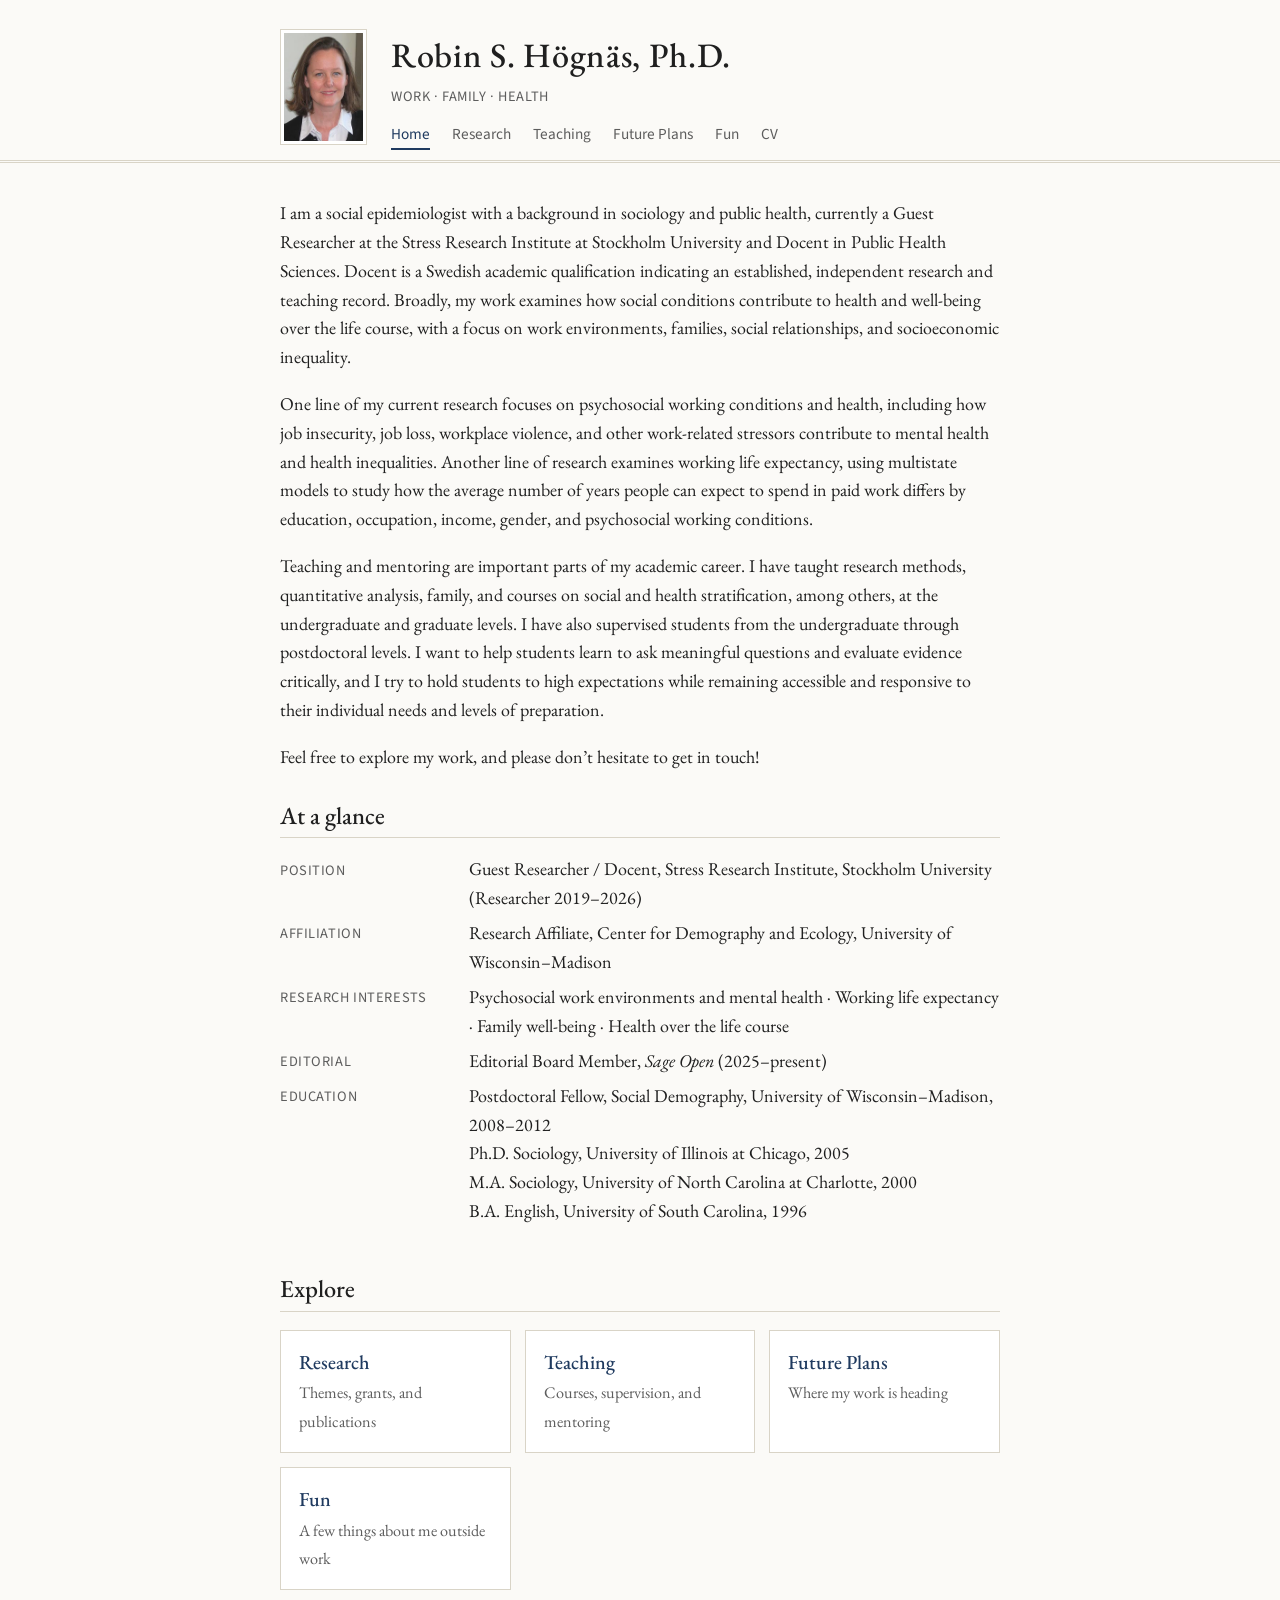
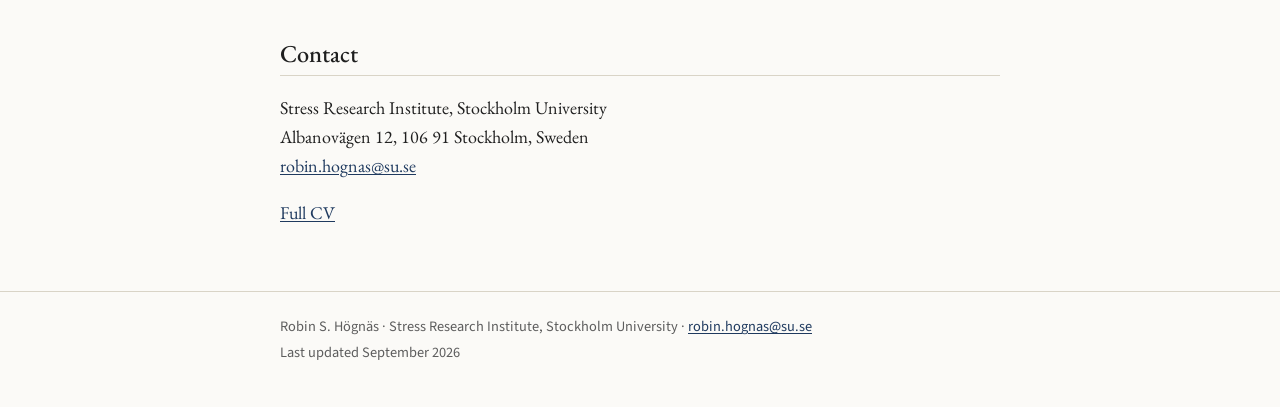
==== index.html @ 711c090b "Temporarily take down CV: placeholder page Co-Authored-By: Claude Opus 5.5 <noreply@anthropic.com>" ====
<!DOCTYPE html>
<html lang="en">
<head>
  <meta charset="utf-8">
  <meta name="viewport" content="width=device-width, initial-scale=1">
  <title>Robin S. Högnäs — Stockholm University</title>
  <meta name="description" content="Robin S. Högnäs, Docent and researcher at the Stress Research Institute, Stockholm University. Research on work, health, aging, and the family life course.">
  <link rel="preconnect" href="https://fonts.googleapis.com">
  <link rel="preconnect" href="https://fonts.gstatic.com" crossorigin>
  <link href="https://fonts.googleapis.com/css2?family=EB+Garamond:ital,wght@0,400;0,500;0,600;1,400&family=Source+Sans+3:wght@400;600&display=swap" rel="stylesheet">
  <link rel="stylesheet" href="css/style.css?v=14">
</head>
<body>
  <header class="site-header">
    <div class="wrap header-row">
      <img class="header-photo" src="images/robin.png" alt="Portrait of Robin S. Högnäs">
      <div class="header-text">
      <p class="site-name"><a href="index.html">Robin S. Högnäs, Ph.D.</a></p>
      <p class="site-tagline">Work · Family · Health</p>
      <nav class="site-nav" aria-label="Main">
        <ul>
          <li><a href="index.html" aria-current="page">Home</a></li>
          <li><a href="research.html">Research</a></li>
          <li><a href="teaching.html">Teaching</a></li>
          <li><a href="future.html">Future Plans</a></li>
          <li><a href="fun.html">Fun</a></li>
          <li><a href="cv.html">CV</a></li>
        </ul>
      </nav>
      </div>
    </div>
  </header>

  <main class="wrap">
    <section class="profile">
      <div class="profile-text">
        <p>I am a social epidemiologist with a background in sociology and public health, currently a Guest Researcher at the Stress Research Institute at Stockholm University and Docent in Public Health Sciences. Docent is a Swedish academic qualification indicating an established, independent research and teaching record. Broadly, my work examines how social conditions contribute to health and well-being over the life course, with a focus on work environments, families, social relationships, and socioeconomic inequality.</p>
        <p>One line of my current research focuses on psychosocial working conditions and health, including how job insecurity, job loss, workplace violence, and other work-related stressors contribute to mental health and health inequalities. Another line of research examines working life expectancy, using multistate models to study how the average number of years people can expect to spend in paid work differs by education, occupation, income, gender, and psychosocial working conditions.</p>
        <p>Teaching and mentoring are important parts of my academic career. I have taught research methods, quantitative analysis, family, and courses on social and health stratification, among others, at the undergraduate and graduate levels. I have also supervised students from the undergraduate through postdoctoral levels. I want to help students learn to ask meaningful questions and evaluate evidence critically, and I try to hold students to high expectations while remaining accessible and responsive to their individual needs and levels of preparation.</p>
        <p>Feel free to explore my work, and please don&rsquo;t hesitate to get in touch!</p>
      </div>
    </section>

    <h2>At a glance</h2>
    <dl class="facts">
      <dt>Position</dt>
      <dd>Guest Researcher / Docent, Stress Research Institute, Stockholm University (Researcher 2019–2026)</dd>

      <dt>Affiliation</dt>
      <dd>Research Affiliate, Center for Demography and Ecology, University of Wisconsin–Madison</dd>

      <dt>Research interests</dt>
      <dd>Psychosocial work environments and mental health · Working life expectancy · Family well-being · Health over the life course</dd>

      <dt>Editorial</dt>
      <dd>Editorial Board Member, <em>Sage Open</em> (2025–present)</dd>

      <dt>Education</dt>
      <dd>
        Postdoctoral Fellow, Social Demography, University of Wisconsin–Madison, 2008–2012<br>
        Ph.D. Sociology, University of Illinois at Chicago, 2005<br>
        M.A. Sociology, University of North Carolina at Charlotte, 2000<br>
        B.A. English, University of South Carolina, 1996
      </dd>
    </dl>

    <h2>Explore</h2>
    <nav class="section-links" aria-label="Sections">
      <a href="research.html"><strong>Research</strong><span>Themes, grants, and publications</span></a>
      <a href="teaching.html"><strong>Teaching</strong><span>Courses, supervision, and mentoring</span></a>
      <a href="future.html"><strong>Future Plans</strong><span>Where my work is heading</span></a>
      <a href="fun.html"><strong>Fun</strong><span>A few things about me outside work</span></a>
    </nav>

    <h2>Contact</h2>
    <p>
      Stress Research Institute, Stockholm University<br>
      Albanovägen 12, 106 91 Stockholm, Sweden<br>
      <a href="mailto:robin.hognas@su.se">robin.hognas@su.se</a>
    </p>
    <p><a href="cv.html">Full CV</a></p>
  </main>

  <footer class="site-footer">
    <div class="wrap">
      <p>Robin S. Högnäs · Stress Research Institute, Stockholm University · <a href="mailto:robin.hognas@su.se">robin.hognas@su.se</a></p>
      <p>Last updated September 2026</p>
    </div>
  </footer>
  <script data-goatcounter="https://rshognas.goatcounter.com/count" async src="//gc.zgo.at/count.js"></script>
</body>
</html>
---- css/style.css ----
/* Robin S. Högnäs — site styles (classic academic) */

:root {
  --bg: #fbfaf7;
  --text: #1f1f1f;
  --muted: #5d5d5d;
  --accent: #1f3a5f;
  --accent-soft: #e8edf3;
  --rule: #d9d4c7;
  --placeholder-bg: #fff8e1;
  --placeholder-border: #e0c36a;
  --serif: "EB Garamond", Georgia, "Times New Roman", serif;
  --sans: "Source Sans 3", -apple-system, "Segoe UI", Helvetica, Arial, sans-serif;
}

* { box-sizing: border-box; }

html { font-size: 18px; }

body {
  margin: 0;
  background: var(--bg);
  color: var(--text);
  font-family: var(--serif);
  line-height: 1.6;
}

img { max-width: 100%; }

a { color: var(--accent); text-decoration: underline; text-decoration-thickness: 1px; text-underline-offset: 2px; }
a:hover { text-decoration-thickness: 2px; }

.wrap {
  max-width: 760px;
  margin: 0 auto;
  padding: 0 20px;
}

/* ---------- Header & navigation ---------- */

.site-header {
  border-bottom: 3px double var(--rule);
  padding: 28px 0 14px;
  margin-bottom: 36px;
}

.site-name {
  font-size: 1.9rem;
  font-weight: 500;
  letter-spacing: 0.02em;
  margin: 0;
}
.site-name a { color: var(--text); text-decoration: none; }

.site-tagline {
  font-family: var(--sans);
  font-size: 0.8rem;
  color: var(--muted);
  margin: 2px 0 14px;
  letter-spacing: 0.04em;
  text-transform: uppercase;
}

.site-nav ul {
  list-style: none;
  margin: 0;
  padding: 0;
  display: flex;
  flex-wrap: wrap;
  gap: 4px 22px;
  font-family: var(--sans);
  font-size: 0.85rem;
}
.site-nav a {
  color: var(--muted);
  text-decoration: none;
  padding-bottom: 3px;
  border-bottom: 2px solid transparent;
}
.site-nav a:hover { color: var(--accent); }
.site-nav a[aria-current="page"] {
  color: var(--accent);
  border-bottom-color: var(--accent);
}

.header-row {
  display: flex;
  justify-content: flex-start;
  align-items: center;
  gap: 24px;
}
.header-text { min-width: 0; }
.header-photo {
  flex: none;
  width: 87px;   /* the photo's native width — keeps it as sharp as possible */
  height: auto;
  border: 1px solid var(--rule);
  padding: 3px;
  background: #fff;
}

/* ---------- Typography ---------- */

h1, h2, h3 { font-weight: 500; line-height: 1.25; }
h1 { font-size: 1.8rem; margin: 0 0 0.6em; }
h2 {
  font-size: 1.35rem;
  margin: 2em 0 0.7em;
  padding-bottom: 0.25em;
  border-bottom: 1px solid var(--rule);
}
h3 { font-size: 1.1rem; margin: 1.5em 0 0.4em; font-style: italic; }
h3.upright { font-style: normal; }
h2.tight { margin-top: 1.1em; }

.lead { font-size: 1.1rem; }
.muted { color: var(--muted); }
.small { font-size: 0.88rem; }

/* ---------- Home: profile ---------- */

.profile {
  display: flex;
  gap: 28px;
  align-items: flex-start;
}
.profile-photo {
  flex: 0 0 140px;
  width: 140px;
  height: auto;
  border: 1px solid var(--rule);
  padding: 4px;
  background: #fff;
}
.profile-text h1 { margin-top: 0; }
.profile-text .position {
  font-family: var(--sans);
  font-size: 0.85rem;
  color: var(--muted);
  margin: 0 0 1em;
  line-height: 1.5;
}

.profile-text > p:first-child { margin-top: 0; }
.profile + h2 { margin-top: 0.6em; }
.profile-text > p:last-child { margin-bottom: 0.8em; }

.facts {
  display: grid;
  grid-template-columns: 9.5em 1fr;
  gap: 0.35em 1em;
  margin: 0;
}
.facts dt { font-family: var(--sans); font-size: 0.8rem; color: var(--muted); text-transform: uppercase; letter-spacing: 0.04em; padding-top: 0.25em; }
.facts dd { margin: 0; }

.section-links {
  display: grid;
  grid-template-columns: repeat(auto-fit, minmax(200px, 1fr));
  gap: 14px;
  margin-top: 1em;
}
.section-links a {
  display: block;
  padding: 16px 18px;
  border: 1px solid var(--rule);
  background: #fff;
  text-decoration: none;
  color: var(--text);
  transition: border-color 0.15s, background 0.15s;
}
.section-links a:hover { border-color: var(--accent); background: var(--accent-soft); }
.section-links strong { display: block; color: var(--accent); font-weight: 500; font-size: 1.1rem; }
.section-links span { font-size: 0.9rem; color: var(--muted); }

/* ---------- Lists: publications, grants, timeline ---------- */

.entries { list-style: none; margin: 0; padding: 0; }
.entries li {
  display: grid;
  grid-template-columns: 5.5em 1fr;
  gap: 0 1em;
  margin-bottom: 1em;
}
.entries .year {
  font-family: var(--sans);
  font-size: 0.85rem;
  color: var(--muted);
  padding-top: 0.2em;
}
.entries .role { font-family: var(--sans); font-size: 0.82rem; color: var(--accent); }

.pubs li { font-size: 0.95rem; }
.pubs .me { font-weight: 600; }
.pubs .venue { font-style: italic; }
.pubs a { font-family: var(--sans); font-size: 0.78rem; word-break: break-all; }

.plain { padding-left: 1.2em; }
.plain li { margin-bottom: 0.4em; }
ul.plain { list-style: none; padding-left: 0; }
ol.plain li { margin-bottom: 0.6em; }
ul.plain li { margin-bottom: 0.05em; line-height: 1.5; }

ul.people { list-style: none; padding-left: 0; margin: 0 0 1em; }
ul.people li { margin-bottom: 1.1em; }
ul.people .person { font-weight: 600; }
ul.people .meta { font-family: var(--sans); font-size: 0.8rem; color: var(--muted); margin-left: 0.4em; }
ul.people .work { display: block; font-style: italic; margin-top: 0.15em; }

.note {
  font-size: 0.9rem;
  color: var(--muted);
  border-left: 3px solid var(--rule);
  padding-left: 12px;
}

.theme { margin-bottom: 1.2em; }
.theme h3 { margin-top: 1em; }
.theme p { margin: 0.3em 0; }
.theme .example { font-size: 0.9rem; color: var(--muted); }

.flags { display: inline-flex; gap: 8px; margin-left: 10px; vertical-align: middle; }
.flag { height: 18px; width: auto; border: 1px solid var(--rule); }
.icon-book { height: 26px; width: auto; }

.photo-pair { display: grid; grid-template-columns: 1fr 1fr; gap: 10px; margin: 0.8em 0 0.4em; }
.photo-pair img { width: 100%; aspect-ratio: 1; object-fit: cover; border-radius: 4px; }
.photo-figure { margin: 0.8em auto 0.4em; max-width: 480px; }
.photo-figure .photo-pair { margin: 0; }
.photo-figure figcaption { font-family: var(--sans); font-size: 0.8rem; color: var(--muted); margin-top: 0.4em; text-align: center; }
.photo-side { float: right; width: 170px; aspect-ratio: 3 / 4; object-fit: cover; border-radius: 4px; margin: 0.4em 0 0.8em 1.2em; }
.photo-side.photo-small { width: 130px; }
h2.clear, .site-footer { clear: both; }

/* ---------- Placeholders (to be replaced by Robin) ---------- */

.placeholder {
  background: var(--placeholder-bg);
  border: 1px dashed var(--placeholder-border);
  padding: 14px 18px;
  margin: 1em 0;
  font-family: var(--sans);
  font-size: 0.9rem;
  color: #6b5a1e;
}
.placeholder::before {
  content: "Placeholder — replace with your own text";
  display: block;
  font-size: 0.72rem;
  text-transform: uppercase;
  letter-spacing: 0.06em;
  margin-bottom: 6px;
  color: #9a7d1f;
}

/* ---------- Footer ---------- */

.site-footer {
  margin-top: 64px;
  border-top: 1px solid var(--rule);
  padding: 20px 0 40px;
  font-family: var(--sans);
  font-size: 0.8rem;
  color: var(--muted);
}
.site-footer p { margin: 0.2em 0; }

/* ---------- Small screens ---------- */

@media (max-width: 600px) {
  html { font-size: 17px; }
  .header-row { align-items: flex-start; }
  .header-photo { width: 64px; }
  .profile { flex-direction: column; }
  .facts { grid-template-columns: 1fr; }
  .facts dt { padding-top: 0.6em; }
  .entries li { grid-template-columns: 1fr; }
  .photo-side { width: 120px; margin-left: 0.8em; }
  .photo-side.photo-small { width: 95px; }
}
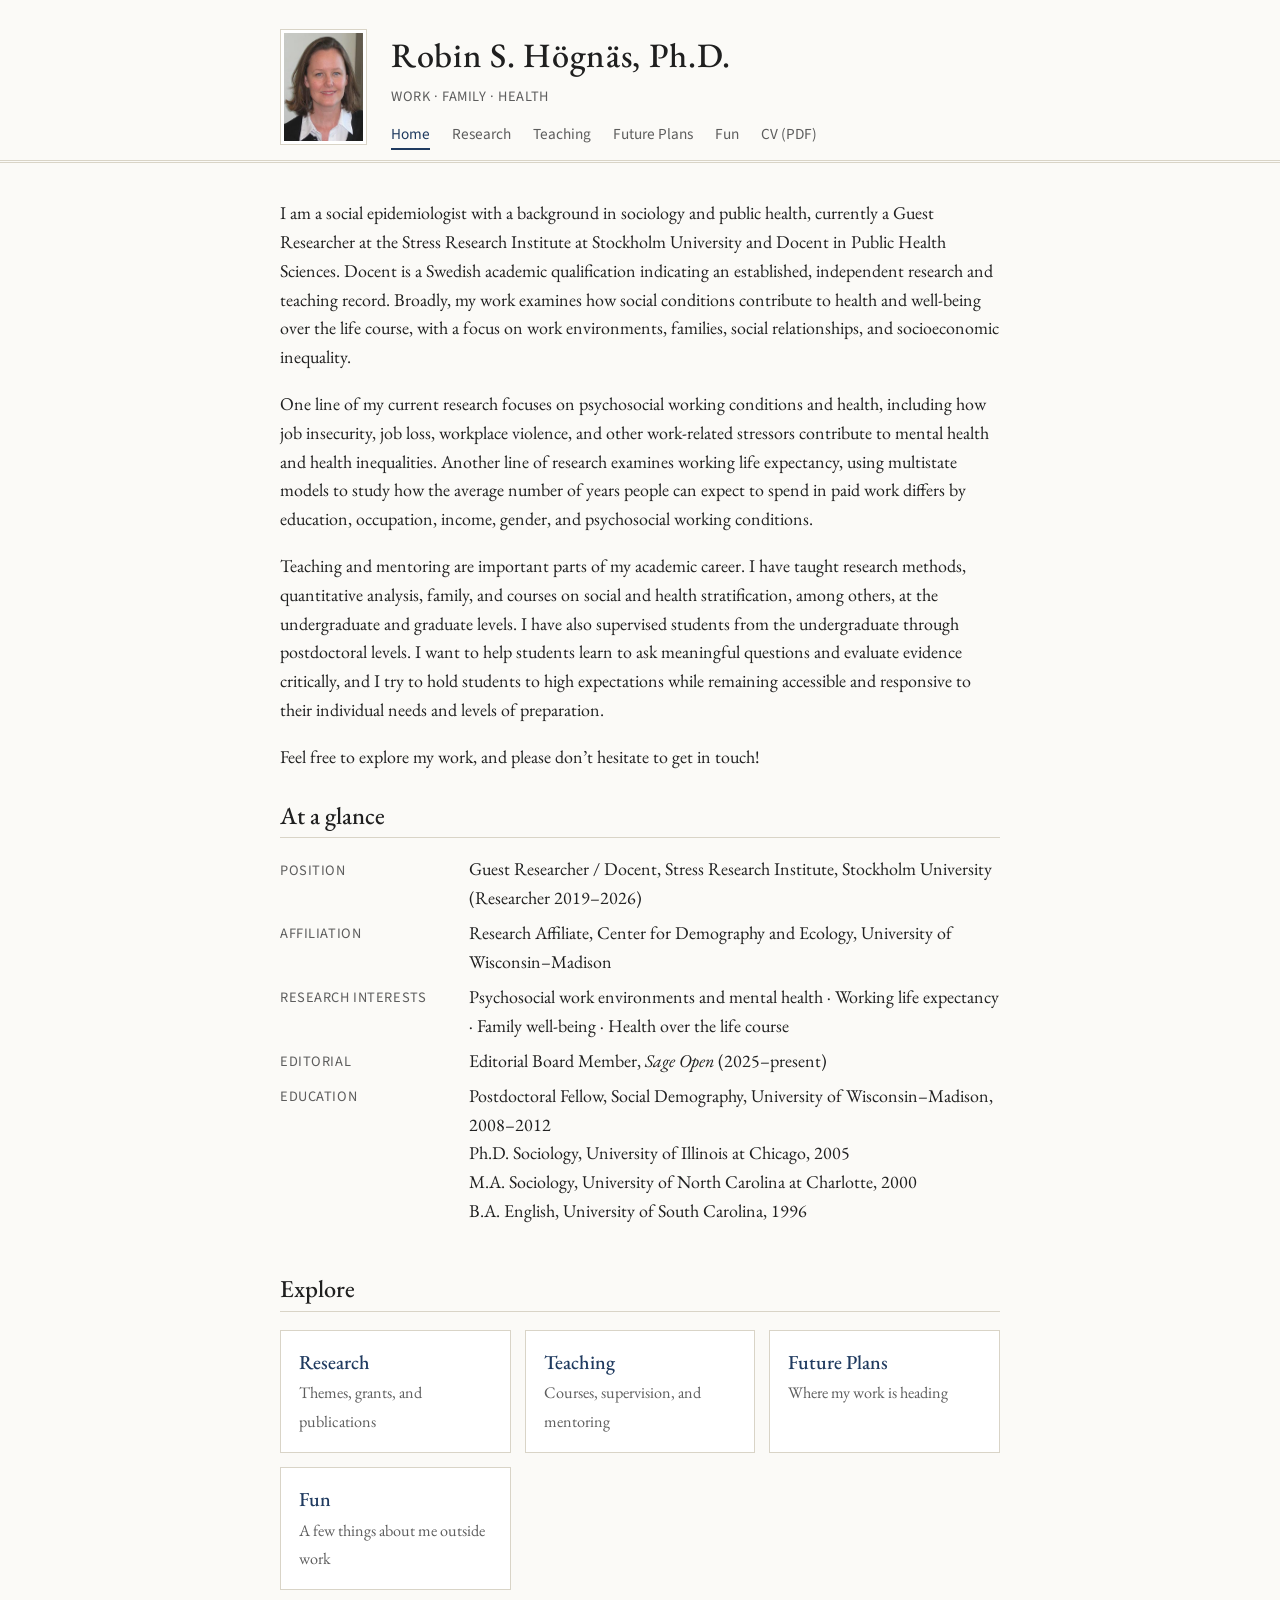
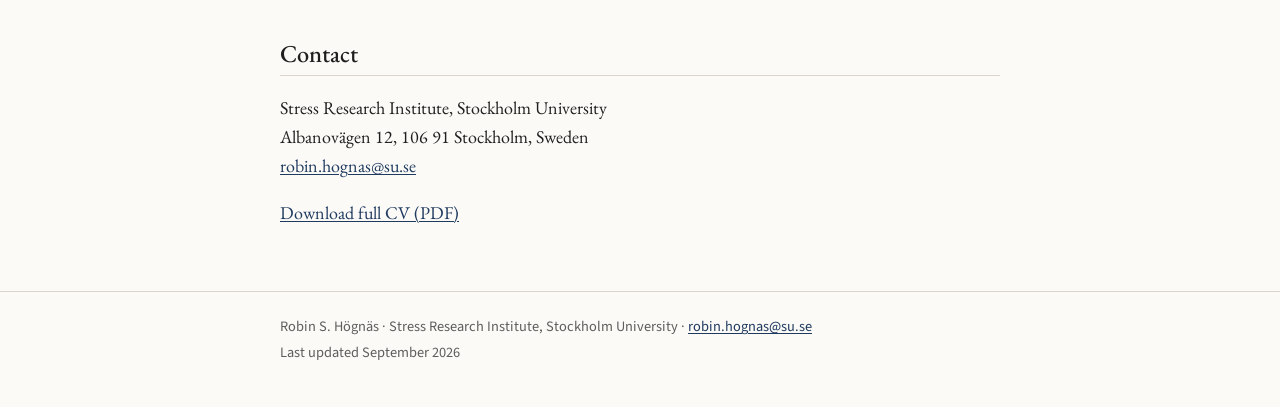
==== commit 6940110e: "Bring back updated CV Co-Authored-By: Claude Opus 5.5 <noreply@anthropic.com>" ====
--- a/index.html
+++ b/index.html
@@ -24,7 +24,7 @@
           <li><a href="teaching.html">Teaching</a></li>
           <li><a href="future.html">Future Plans</a></li>
           <li><a href="fun.html">Fun</a></li>
-          <li><a href="cv.html">CV</a></li>
+          <li><a href="cv.pdf">CV (PDF)</a></li>
         </ul>
       </nav>
       </div>
@@ -78,7 +78,7 @@
       Albanovägen 12, 106 91 Stockholm, Sweden<br>
       <a href="mailto:robin.hognas@su.se">robin.hognas@su.se</a>
     </p>
-    <p><a href="cv.html">Full CV</a></p>
+    <p><a href="cv.pdf">Download full CV (PDF)</a></p>
   </main>
 
   <footer class="site-footer">
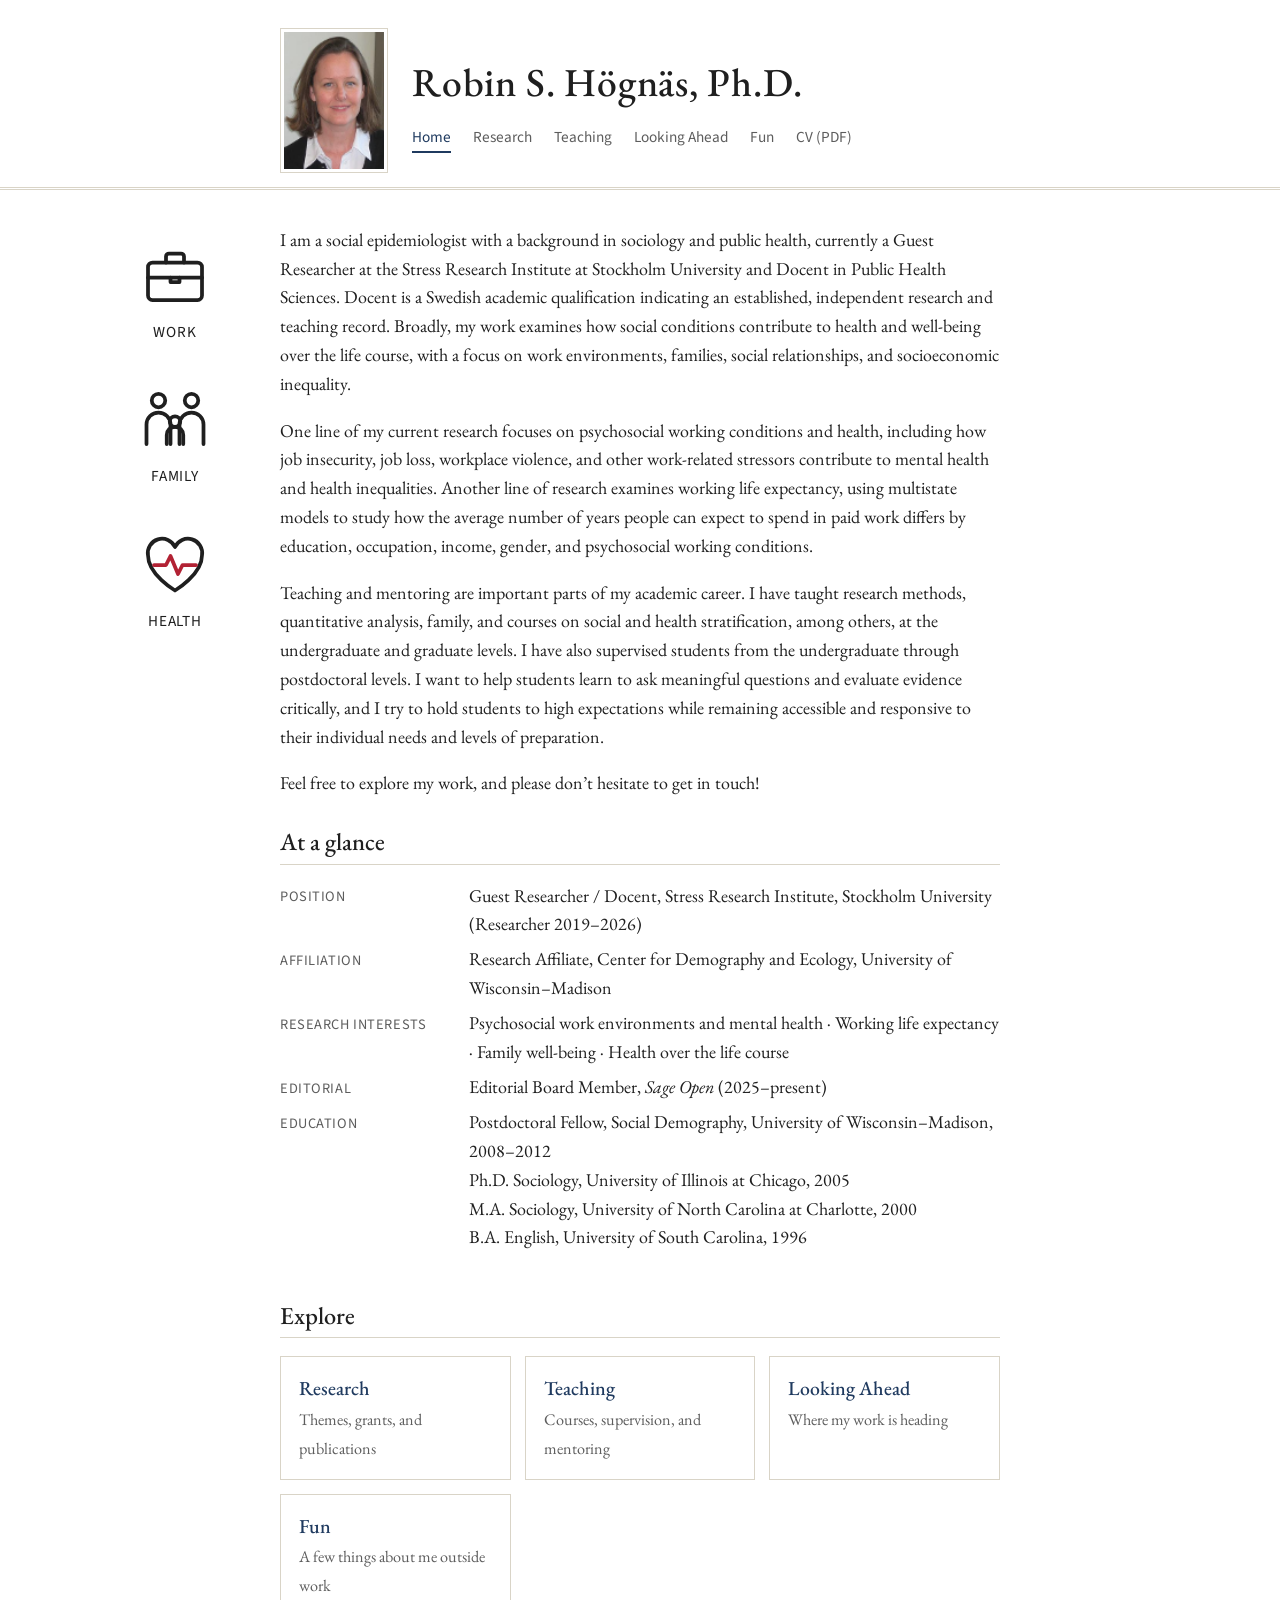
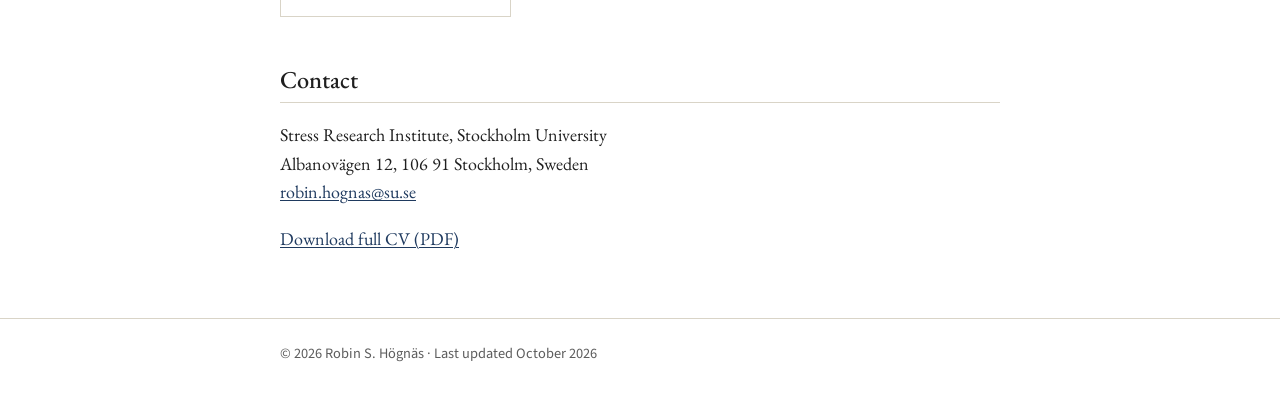
==== commit dcd0d7f7: "Design refresh: floating icons, white background, research photos, Looking Ahead, new footer Co-Auth" ====
--- a/index.html
+++ b/index.html
@@ -8,7 +8,7 @@
   <link rel="preconnect" href="https://fonts.googleapis.com">
   <link rel="preconnect" href="https://fonts.gstatic.com" crossorigin>
   <link href="https://fonts.googleapis.com/css2?family=EB+Garamond:ital,wght@0,400;0,500;0,600;1,400&family=Source+Sans+3:wght@400;600&display=swap" rel="stylesheet">
-  <link rel="stylesheet" href="css/style.css?v=14">
+  <link rel="stylesheet" href="css/style.css?v=36">
 </head>
 <body>
   <header class="site-header">
@@ -16,17 +16,23 @@
       <img class="header-photo" src="images/robin.png" alt="Portrait of Robin S. Högnäs">
       <div class="header-text">
       <p class="site-name"><a href="index.html">Robin S. Högnäs, Ph.D.</a></p>
-      <p class="site-tagline">Work · Family · Health</p>
       <nav class="site-nav" aria-label="Main">
         <ul>
           <li><a href="index.html" aria-current="page">Home</a></li>
           <li><a href="research.html">Research</a></li>
           <li><a href="teaching.html">Teaching</a></li>
-          <li><a href="future.html">Future Plans</a></li>
+          <li><a href="future.html">Looking Ahead</a></li>
           <li><a href="fun.html">Fun</a></li>
           <li><a href="cv.pdf">CV (PDF)</a></li>
         </ul>
       </nav>
+      </div>
+    </div>
+    <div class="theme-strip" aria-hidden="true">
+      <div class="wrap">
+        <span><img src="images/icons/work.svg" alt="">Work</span>
+        <span><img src="images/icons/family.svg" alt="">Family</span>
+        <span><img src="images/icons/health.svg" alt="">Health</span>
       </div>
     </div>
   </header>
@@ -68,7 +74,7 @@
     <nav class="section-links" aria-label="Sections">
       <a href="research.html"><strong>Research</strong><span>Themes, grants, and publications</span></a>
       <a href="teaching.html"><strong>Teaching</strong><span>Courses, supervision, and mentoring</span></a>
-      <a href="future.html"><strong>Future Plans</strong><span>Where my work is heading</span></a>
+      <a href="future.html"><strong>Looking Ahead</strong><span>Where my work is heading</span></a>
       <a href="fun.html"><strong>Fun</strong><span>A few things about me outside work</span></a>
     </nav>
 
@@ -83,8 +89,7 @@
 
   <footer class="site-footer">
     <div class="wrap">
-      <p>Robin S. Högnäs · Stress Research Institute, Stockholm University · <a href="mailto:robin.hognas@su.se">robin.hognas@su.se</a></p>
-      <p>Last updated September 2026</p>
+      <p>&copy; 2026 Robin S. Högnäs · Last updated October 2026</p>
     </div>
   </footer>
   <script data-goatcounter="https://rshognas.goatcounter.com/count" async src="//gc.zgo.at/count.js"></script>
--- a/css/style.css
+++ b/css/style.css
@@ -1,7 +1,7 @@
 /* Robin S. Högnäs — site styles (classic academic) */
 
 :root {
-  --bg: #fbfaf7;
+  --bg: #ffffff;
   --text: #1f1f1f;
   --muted: #5d5d5d;
   --accent: #1f3a5f;
@@ -45,10 +45,10 @@
 }
 
 .site-name {
-  font-size: 1.9rem;
+  font-size: 2.2rem;
   font-weight: 500;
   letter-spacing: 0.02em;
-  margin: 0;
+  margin: 0 0 10px;
 }
 .site-name a { color: var(--text); text-decoration: none; }
 
@@ -92,11 +92,52 @@
 .header-text { min-width: 0; }
 .header-photo {
   flex: none;
-  width: 87px;   /* the photo's native width — keeps it as sharp as possible */
+  width: 108px;
   height: auto;
   border: 1px solid var(--rule);
   padding: 3px;
   background: #fff;
+}
+
+.theme-strip {
+  margin-top: 14px;
+}
+.theme-strip .wrap {
+  display: flex;
+  flex-wrap: wrap;
+  gap: 8px 36px;
+  padding-block: 0;
+}
+.theme-strip span {
+  display: inline-flex;
+  align-items: center;
+  gap: 10px;
+  font-family: var(--sans);
+  font-size: 0.78rem;
+  letter-spacing: 0.06em;
+  text-transform: uppercase;
+  color: var(--text);
+}
+.theme-strip img { width: 34px; height: 34px; }
+
+/* On wide screens, the icons float in the margin to the left of the text */
+@media (min-width: 1100px) {
+  .theme-strip {
+    position: fixed;
+    top: 240px;
+    left: calc(50% - 520px);
+    width: 110px;
+    margin: 0;
+  }
+  .theme-strip .wrap {
+    flex-direction: column;
+    align-items: center;
+    gap: 40px;
+    padding: 0;
+  }
+  .theme-strip span { flex-direction: column; gap: 8px; }
+  .theme-strip img { width: 72px; height: 72px; }
+  .theme-strip span { font-size: 0.85rem; }
 }
 
 /* ---------- Typography ---------- */
@@ -199,6 +240,7 @@
 .plain li { margin-bottom: 0.4em; }
 ul.plain { list-style: none; padding-left: 0; }
 ol.plain li { margin-bottom: 0.6em; }
+ul.plain.plans li { margin-bottom: 0.9em; line-height: 1.6; }
 ul.plain li { margin-bottom: 0.05em; line-height: 1.5; }
 
 ul.people { list-style: none; padding-left: 0; margin: 0 0 1em; }
@@ -228,6 +270,21 @@
 .photo-figure { margin: 0.8em auto 0.4em; max-width: 480px; }
 .photo-figure .photo-pair { margin: 0; }
 .photo-figure figcaption { font-family: var(--sans); font-size: 0.8rem; color: var(--muted); margin-top: 0.4em; text-align: center; }
+.theme.has-photo {
+  display: grid;
+  grid-template-columns: minmax(0, 1fr) 220px;
+  column-gap: 1.6em;
+  align-items: start;
+  margin: 1.4em 0;
+}
+.theme.has-photo h3 { margin-top: 0; font-style: normal; }
+.theme-text > :first-child { margin-top: 0; }
+.theme.has-photo.intro { margin-top: 0; }
+.photo-research { width: 100%; aspect-ratio: 3 / 2; object-fit: cover; border-radius: 4px; margin-top: 0.3em; }
+@media (max-width: 600px) {
+  .theme.has-photo { grid-template-columns: 1fr; }
+  .photo-research { order: -1; margin: 0 0 0.6em; }
+}
 .photo-side { float: right; width: 170px; aspect-ratio: 3 / 4; object-fit: cover; border-radius: 4px; margin: 0.4em 0 0.8em 1.2em; }
 .photo-side.photo-small { width: 130px; }
 h2.clear, .site-footer { clear: both; }
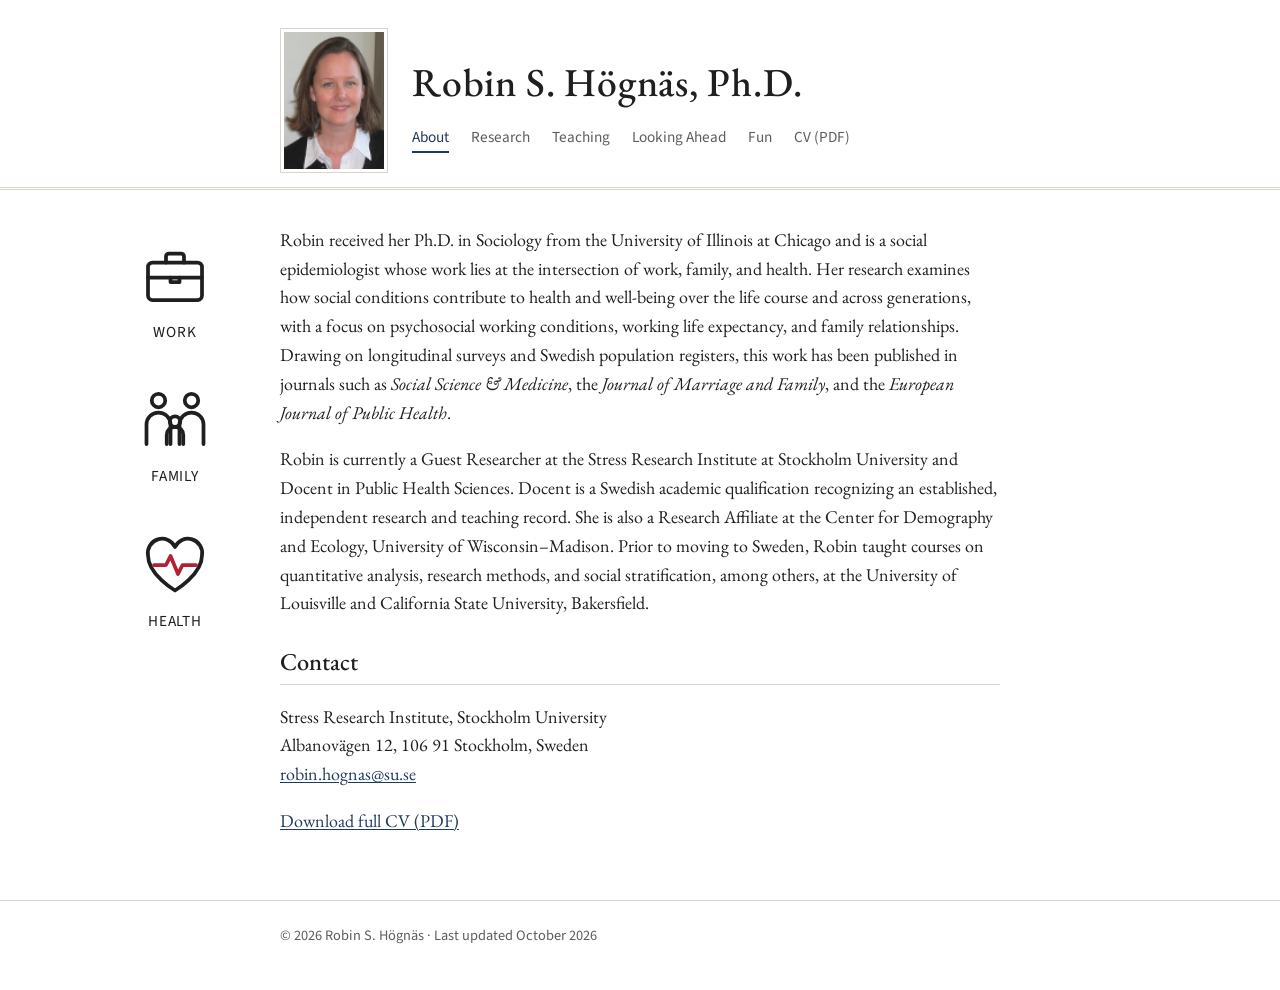
==== commit 3bcd4272: "About page: rename from Home, new third-person bio, remove redundant sections Co-Authored-By: Claude" ====
--- a/index.html
+++ b/index.html
@@ -18,7 +18,7 @@
       <p class="site-name"><a href="index.html">Robin S. Högnäs, Ph.D.</a></p>
       <nav class="site-nav" aria-label="Main">
         <ul>
-          <li><a href="index.html" aria-current="page">Home</a></li>
+          <li><a href="index.html" aria-current="page">About</a></li>
           <li><a href="research.html">Research</a></li>
           <li><a href="teaching.html">Teaching</a></li>
           <li><a href="future.html">Looking Ahead</a></li>
@@ -40,43 +40,10 @@
   <main class="wrap">
     <section class="profile">
       <div class="profile-text">
-        <p>I am a social epidemiologist with a background in sociology and public health, currently a Guest Researcher at the Stress Research Institute at Stockholm University and Docent in Public Health Sciences. Docent is a Swedish academic qualification indicating an established, independent research and teaching record. Broadly, my work examines how social conditions contribute to health and well-being over the life course, with a focus on work environments, families, social relationships, and socioeconomic inequality.</p>
-        <p>One line of my current research focuses on psychosocial working conditions and health, including how job insecurity, job loss, workplace violence, and other work-related stressors contribute to mental health and health inequalities. Another line of research examines working life expectancy, using multistate models to study how the average number of years people can expect to spend in paid work differs by education, occupation, income, gender, and psychosocial working conditions.</p>
-        <p>Teaching and mentoring are important parts of my academic career. I have taught research methods, quantitative analysis, family, and courses on social and health stratification, among others, at the undergraduate and graduate levels. I have also supervised students from the undergraduate through postdoctoral levels. I want to help students learn to ask meaningful questions and evaluate evidence critically, and I try to hold students to high expectations while remaining accessible and responsive to their individual needs and levels of preparation.</p>
-        <p>Feel free to explore my work, and please don&rsquo;t hesitate to get in touch!</p>
+        <p>Robin received her Ph.D. in Sociology from the University of Illinois at Chicago and is a social epidemiologist whose work lies at the intersection of work, family, and health. Her research examines how social conditions contribute to health and well-being over the life course and across generations, with a focus on psychosocial working conditions, working life expectancy, and family relationships. Drawing on longitudinal surveys and Swedish population registers, this work has been published in journals such as <em>Social Science &amp; Medicine</em>, the <em>Journal of Marriage and Family</em>, and the <em>European Journal of Public Health</em>.</p>
+        <p>Robin is currently a Guest Researcher at the Stress Research Institute at Stockholm University and Docent in Public Health Sciences. Docent is a Swedish academic qualification recognizing an established, independent research and teaching record. She is also a Research Affiliate at the Center for Demography and Ecology, University of Wisconsin&ndash;Madison. Prior to moving to Sweden, Robin taught courses on quantitative analysis, research methods, and social stratification, among others, at the University of Louisville and California State University, Bakersfield.</p>
       </div>
     </section>
-
-    <h2>At a glance</h2>
-    <dl class="facts">
-      <dt>Position</dt>
-      <dd>Guest Researcher / Docent, Stress Research Institute, Stockholm University (Researcher 2019–2026)</dd>
-
-      <dt>Affiliation</dt>
-      <dd>Research Affiliate, Center for Demography and Ecology, University of Wisconsin–Madison</dd>
-
-      <dt>Research interests</dt>
-      <dd>Psychosocial work environments and mental health · Working life expectancy · Family well-being · Health over the life course</dd>
-
-      <dt>Editorial</dt>
-      <dd>Editorial Board Member, <em>Sage Open</em> (2025–present)</dd>
-
-      <dt>Education</dt>
-      <dd>
-        Postdoctoral Fellow, Social Demography, University of Wisconsin–Madison, 2008–2012<br>
-        Ph.D. Sociology, University of Illinois at Chicago, 2005<br>
-        M.A. Sociology, University of North Carolina at Charlotte, 2000<br>
-        B.A. English, University of South Carolina, 1996
-      </dd>
-    </dl>
-
-    <h2>Explore</h2>
-    <nav class="section-links" aria-label="Sections">
-      <a href="research.html"><strong>Research</strong><span>Themes, grants, and publications</span></a>
-      <a href="teaching.html"><strong>Teaching</strong><span>Courses, supervision, and mentoring</span></a>
-      <a href="future.html"><strong>Looking Ahead</strong><span>Where my work is heading</span></a>
-      <a href="fun.html"><strong>Fun</strong><span>A few things about me outside work</span></a>
-    </nav>
 
     <h2>Contact</h2>
     <p>
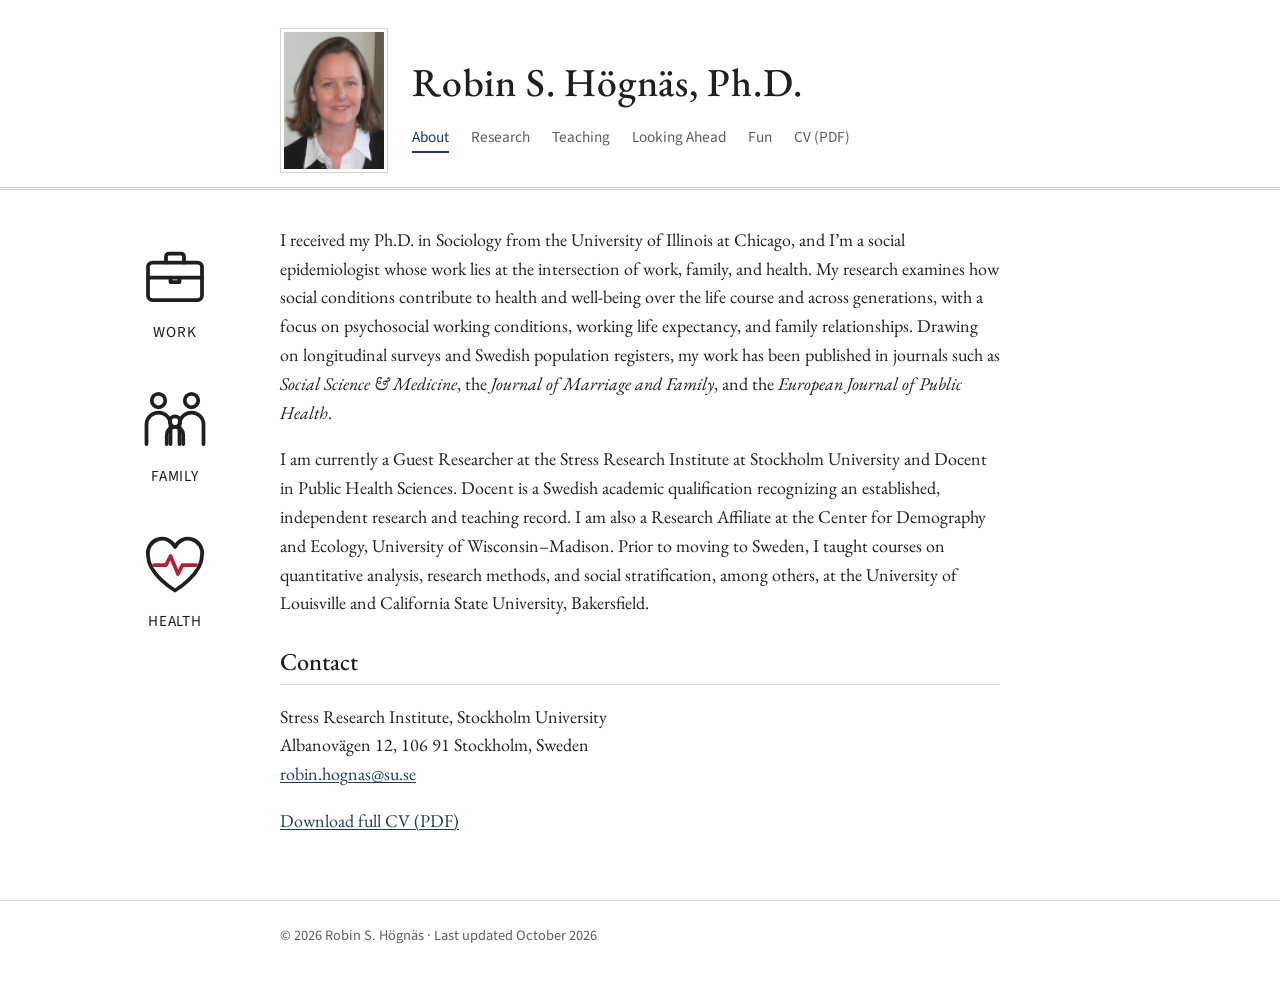
==== commit 45e68aa5: "About page: first-person bio Co-Authored-By: Claude Opus 5.5 <noreply@anthropic.com>" ====
--- a/index.html
+++ b/index.html
@@ -40,8 +40,8 @@
   <main class="wrap">
     <section class="profile">
       <div class="profile-text">
-        <p>Robin received her Ph.D. in Sociology from the University of Illinois at Chicago and is a social epidemiologist whose work lies at the intersection of work, family, and health. Her research examines how social conditions contribute to health and well-being over the life course and across generations, with a focus on psychosocial working conditions, working life expectancy, and family relationships. Drawing on longitudinal surveys and Swedish population registers, this work has been published in journals such as <em>Social Science &amp; Medicine</em>, the <em>Journal of Marriage and Family</em>, and the <em>European Journal of Public Health</em>.</p>
-        <p>Robin is currently a Guest Researcher at the Stress Research Institute at Stockholm University and Docent in Public Health Sciences. Docent is a Swedish academic qualification recognizing an established, independent research and teaching record. She is also a Research Affiliate at the Center for Demography and Ecology, University of Wisconsin&ndash;Madison. Prior to moving to Sweden, Robin taught courses on quantitative analysis, research methods, and social stratification, among others, at the University of Louisville and California State University, Bakersfield.</p>
+        <p>I received my Ph.D. in Sociology from the University of Illinois at Chicago, and I&rsquo;m a social epidemiologist whose work lies at the intersection of work, family, and health. My research examines how social conditions contribute to health and well-being over the life course and across generations, with a focus on psychosocial working conditions, working life expectancy, and family relationships. Drawing on longitudinal surveys and Swedish population registers, my work has been published in journals such as <em>Social Science &amp; Medicine</em>, the <em>Journal of Marriage and Family</em>, and the <em>European Journal of Public Health</em>.</p>
+        <p>I am currently a Guest Researcher at the Stress Research Institute at Stockholm University and Docent in Public Health Sciences. Docent is a Swedish academic qualification recognizing an established, independent research and teaching record. I am also a Research Affiliate at the Center for Demography and Ecology, University of Wisconsin&ndash;Madison. Prior to moving to Sweden, I taught courses on quantitative analysis, research methods, and social stratification, among others, at the University of Louisville and California State University, Bakersfield.</p>
       </div>
     </section>
 
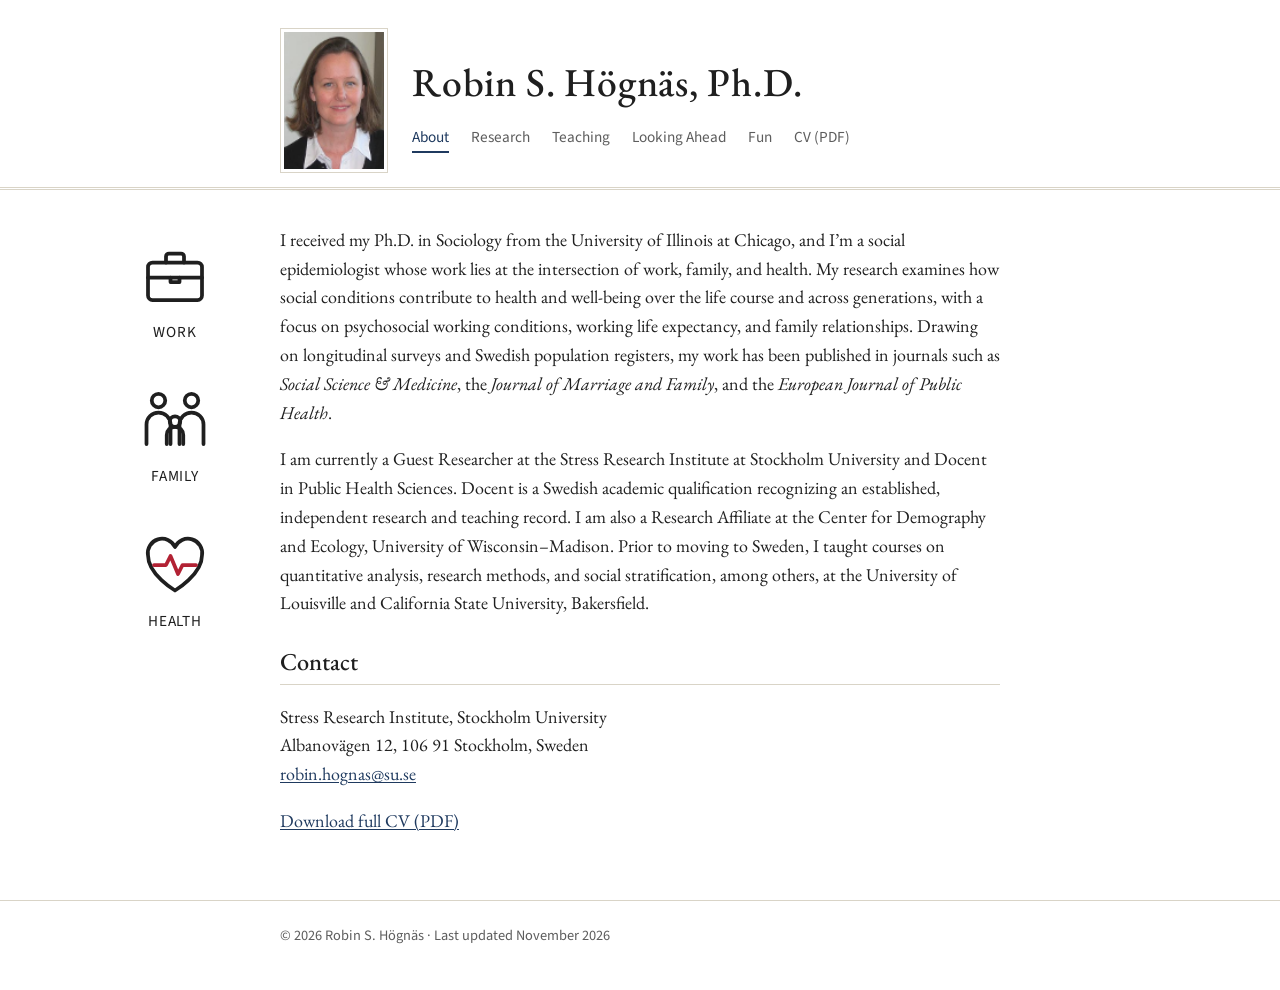
==== commit 67bba63e: "Fun page: fifth Millennium book and new photo; November footer date Co-Authored-By: Claude Opus 5.5 " ====
--- a/index.html
+++ b/index.html
@@ -8,7 +8,7 @@
   <link rel="preconnect" href="https://fonts.googleapis.com">
   <link rel="preconnect" href="https://fonts.gstatic.com" crossorigin>
   <link href="https://fonts.googleapis.com/css2?family=EB+Garamond:ital,wght@0,400;0,500;0,600;1,400&family=Source+Sans+3:wght@400;600&display=swap" rel="stylesheet">
-  <link rel="stylesheet" href="css/style.css?v=36">
+  <link rel="stylesheet" href="css/style.css?v=38">
 </head>
 <body>
   <header class="site-header">
@@ -56,7 +56,7 @@
 
   <footer class="site-footer">
     <div class="wrap">
-      <p>&copy; 2026 Robin S. Högnäs · Last updated October 2026</p>
+      <p>&copy; 2026 Robin S. Högnäs · Last updated November 2026</p>
     </div>
   </footer>
   <script data-goatcounter="https://rshognas.goatcounter.com/count" async src="//gc.zgo.at/count.js"></script>
--- a/css/style.css
+++ b/css/style.css
@@ -120,8 +120,8 @@
 }
 .theme-strip img { width: 34px; height: 34px; }
 
-/* On wide screens, the icons float in the margin to the left of the text */
-@media (min-width: 1100px) {
+/* On wider screens, the icons float in a column to the left of the text */
+@media (min-width: 900px) {
   .theme-strip {
     position: fixed;
     top: 240px;
@@ -134,12 +134,20 @@
     align-items: center;
     gap: 40px;
     padding: 0;
+    margin: 0;
   }
-  .theme-strip span { flex-direction: column; gap: 8px; }
+  .theme-strip span { flex-direction: column; gap: 8px; text-align: center; font-size: 0.85rem; }
   .theme-strip img { width: 72px; height: 72px; }
-  .theme-strip span { font-size: 0.85rem; }
-}
-
+}
+/* Medium windows: shift the page right to make room for the icon column */
+@media (min-width: 900px) and (max-width: 1099px) {
+  body:has(.theme-strip) .wrap { margin-left: 150px; margin-right: auto; }
+  body:has(.theme-strip) .theme-strip .wrap { margin: 0; }
+  .theme-strip { left: 20px; }
+  .theme-strip .wrap { gap: 32px; }
+  .theme-strip img { width: 60px; height: 60px; }
+  .theme-strip span { font-size: 0.78rem; }
+}
 /* ---------- Typography ---------- */
 
 h1, h2, h3 { font-weight: 500; line-height: 1.25; }
